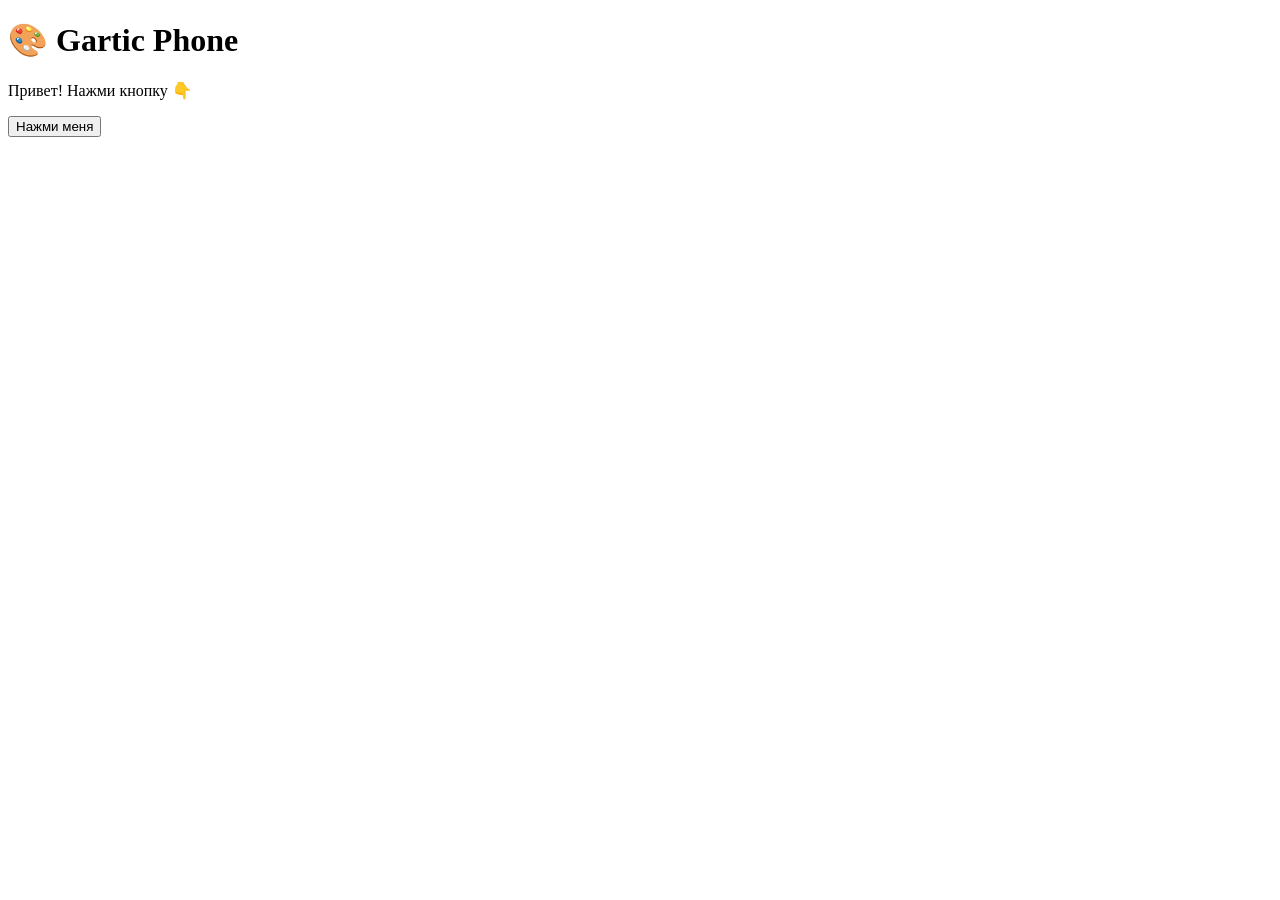
==== frontend/index.html @ cfc0d81b "Аутентификация" ====
<!DOCTYPE html>
<html lang="ru">
<head>
    <meta charset="UTF-8">
    <meta name="viewport" content="width=device-width, initial-scale=1.0">
    <title>🎨 Gartic Phone</title>

    <!-- Подключаем CSS -->
    <link rel="stylesheet" href="/css/style.css">
</head>
<body>
    <div class="container">
        <h1>🎨 Gartic Phone</h1>
        <p id="message">Привет! Нажми кнопку 👇</p>
        <button id="click-btn">Нажми меня</button>
    </div>

    <!-- Подключаем JS -->
    <script src="/js/app.js"></script>
</body>
</html>
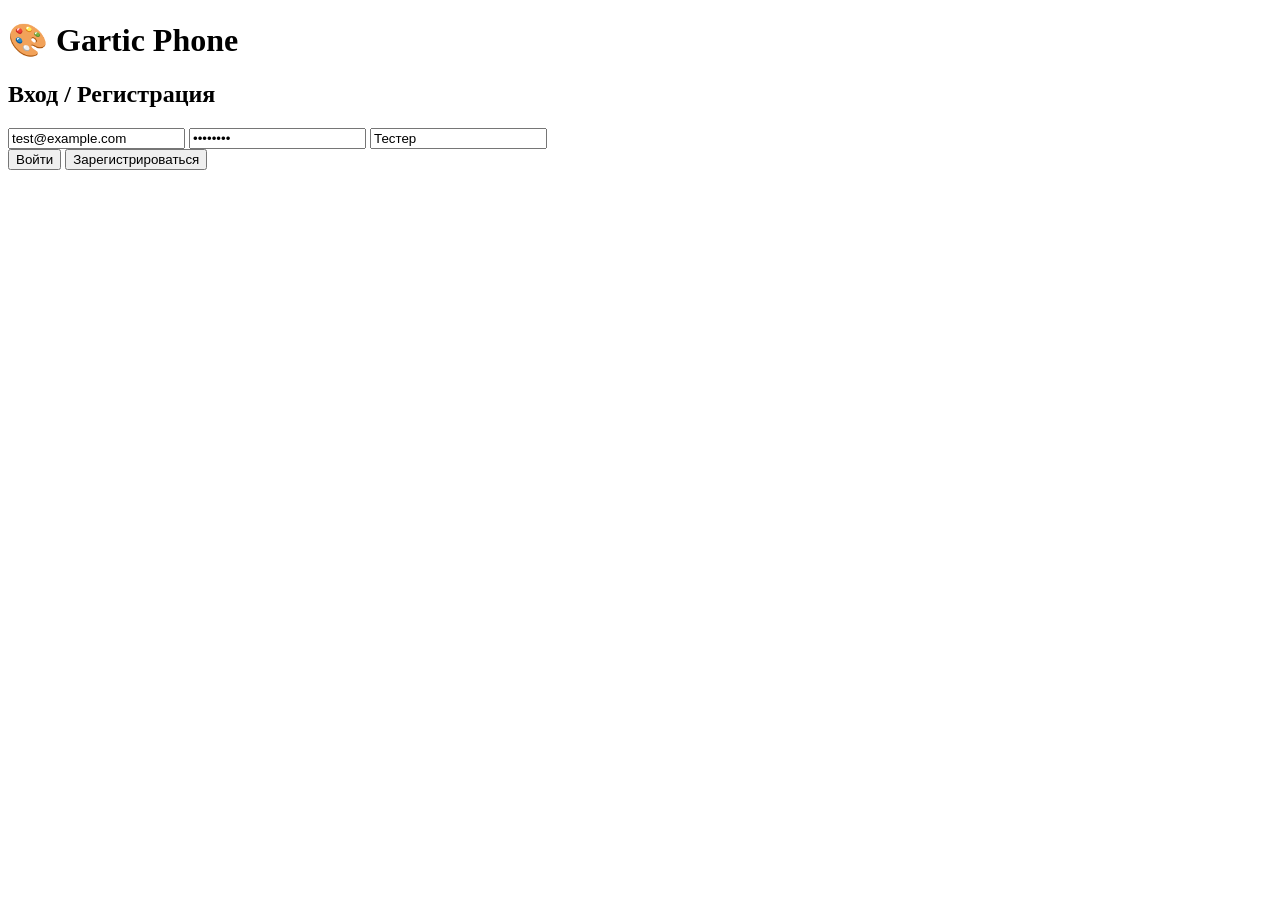
==== commit 1d376503: "Создание комнат и websocket" ====
--- a/frontend/index.html
+++ b/frontend/index.html
@@ -4,18 +4,57 @@
     <meta charset="UTF-8">
     <meta name="viewport" content="width=device-width, initial-scale=1.0">
     <title>🎨 Gartic Phone</title>
-
-    <!-- Подключаем CSS -->
     <link rel="stylesheet" href="/css/style.css">
 </head>
 <body>
     <div class="container">
         <h1>🎨 Gartic Phone</h1>
-        <p id="message">Привет! Нажми кнопку 👇</p>
-        <button id="click-btn">Нажми меня</button>
+
+        <!-- Форма входа/регистрации -->
+        <div id="auth-section">
+            <h2>Вход / Регистрация</h2>
+            <div class="auth-form">
+                <input id="auth-email" type="email" placeholder="Email" value="test@example.com">
+                <input id="auth-password" type="password" placeholder="Пароль" value="12345678">
+                <input id="auth-username" type="text" placeholder="Имя пользователя (для регистрации)" value="Тестер">
+                <div class="auth-buttons">
+                    <button onclick="login()">Войти</button>
+                    <button onclick="register()">Зарегистрироваться</button>
+                </div>
+                <div id="auth-status"></div>
+            </div>
+        </div>
+
+        <!-- Лобби (после входа) -->
+        <div id="lobby" style="display:none;">
+            <h2>Лобби</h2>
+            <p>Привет, <span id="user-name"></span>!</p>
+            <div class="room-controls">
+                <input id="room-id-input" placeholder="ID комнаты" value="test-room">
+                <button onclick="createRoom()">Создать комнату</button>
+                <button onclick="joinRoom()">Присоединиться</button>
+            </div>
+            <div id="room-info" style="margin-top:10px;"></div>
+        </div>
+
+        <!-- Игровой экран -->
+        <div id="game-screen" style="display:none;">
+            <h2>Игра</h2>
+            <p>Комната: <span id="game-room-id"></span></p>
+            <p>Игроки: <span id="game-players"></span></p>
+            <div id="game-status"></div>
+            <canvas id="canvas" width="600" height="400"></canvas>
+            <div class="game-controls">
+                <input id="phrase-input" placeholder="Напишите фразу...">
+                <button onclick="sendPhrase()">Отправить</button>
+                <button onclick="startGame()">Начать игру</button>
+            </div>
+            <div id="game-messages"></div>
+        </div>
+
+        <p id="status-message"></p>
     </div>
 
-    <!-- Подключаем JS -->
     <script src="/js/app.js"></script>
 </body>
 </html>
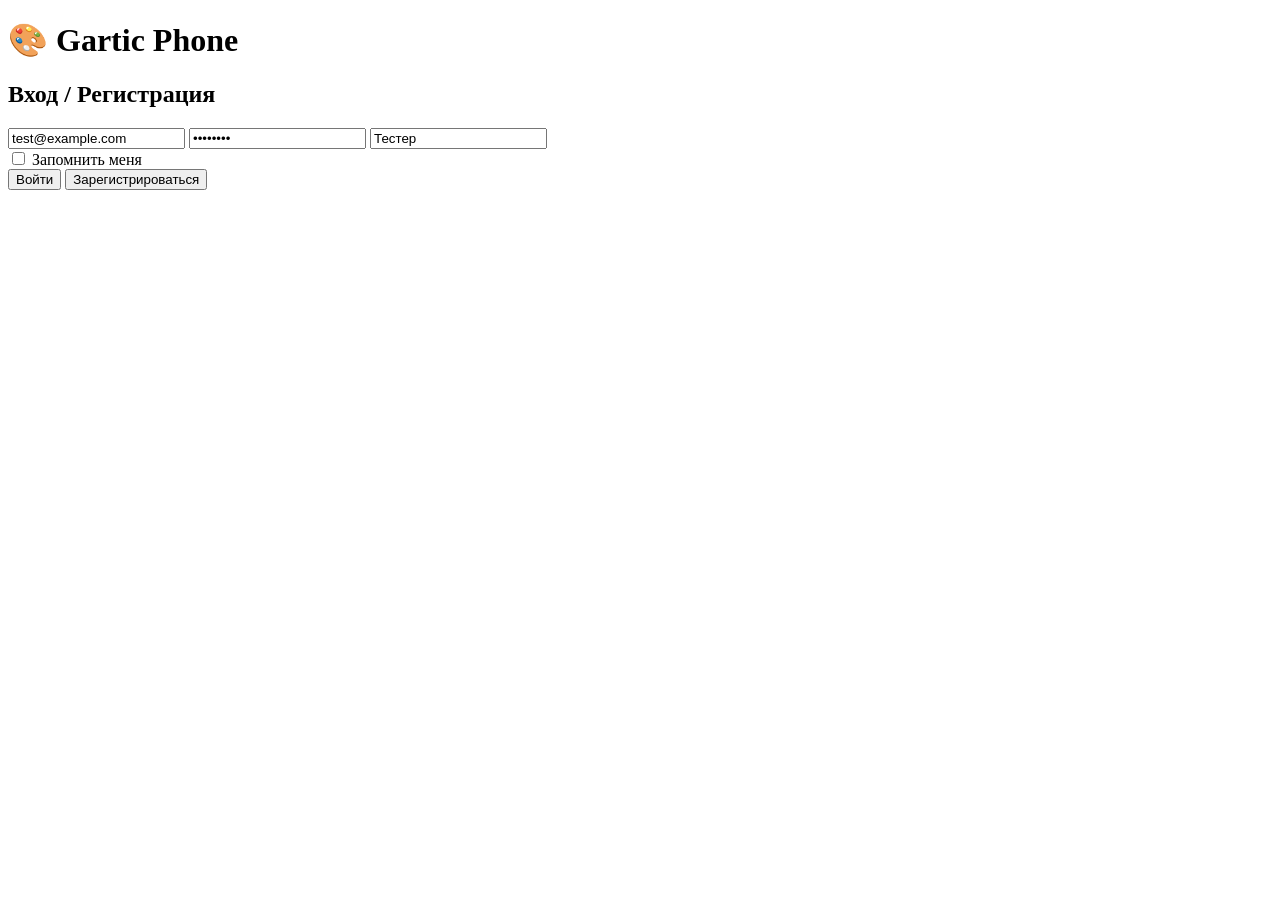
==== commit 10cbdc5f: "Сохранение токена при 'Запомнить меня'" ====
--- a/frontend/index.html
+++ b/frontend/index.html
@@ -10,13 +10,22 @@
     <div class="container">
         <h1>🎨 Gartic Phone</h1>
 
-        <!-- Форма входа/регистрации -->
+        <!-- ============================================ -->
+        <!-- АВТОРИЗАЦИЯ                                   -->
+        <!-- ============================================ -->
         <div id="auth-section">
             <h2>Вход / Регистрация</h2>
             <div class="auth-form">
                 <input id="auth-email" type="email" placeholder="Email" value="test@example.com">
                 <input id="auth-password" type="password" placeholder="Пароль" value="12345678">
                 <input id="auth-username" type="text" placeholder="Имя пользователя (для регистрации)" value="Тестер">
+
+                <!-- ЧЕКБОКС ЗАПОМНИТЬ МЕНЯ -->
+                <div class="auth-options">
+                    <input type="checkbox" id="remember-me">
+                    <label for="remember-me">Запомнить меня</label>
+                </div>
+
                 <div class="auth-buttons">
                     <button onclick="login()">Войти</button>
                     <button onclick="register()">Зарегистрироваться</button>
@@ -25,7 +34,9 @@
             </div>
         </div>
 
-        <!-- Лобби (после входа) -->
+        <!-- ============================================ -->
+        <!-- ЛОББИ                                         -->
+        <!-- ============================================ -->
         <div id="lobby" style="display:none;">
             <h2>Лобби</h2>
             <p>Привет, <span id="user-name"></span>!</p>
@@ -33,21 +44,40 @@
                 <input id="room-id-input" placeholder="ID комнаты" value="test-room">
                 <button onclick="createRoom()">Создать комнату</button>
                 <button onclick="joinRoom()">Присоединиться</button>
+                <button onclick="startGame()">Начать игру</button>
             </div>
             <div id="room-info" style="margin-top:10px;"></div>
         </div>
 
-        <!-- Игровой экран -->
+        <!-- ============================================ -->
+        <!-- ИГРОВОЙ ЭКРАН                                 -->
+        <!-- ============================================ -->
         <div id="game-screen" style="display:none;">
             <h2>Игра</h2>
             <p>Комната: <span id="game-room-id"></span></p>
             <p>Игроки: <span id="game-players"></span></p>
             <div id="game-status"></div>
+
+            <div id="phase-display" style="margin: 10px 0; padding: 8px 12px; background: #e3f2fd; border-radius: 8px; font-weight: bold;">
+                Текущая фаза: <span id="current-phase">—</span>
+            </div>
+
+            <div id="task-area" style="margin: 10px 0; padding: 10px; background: #fff3e0; border-radius: 8px;">
+                <h3>📌 Задание</h3>
+                <div id="task-text" style="font-size: 16px; white-space: pre-wrap;">Ожидайте...</div>
+            </div>
+
             <canvas id="canvas" width="600" height="400"></canvas>
+
             <div class="game-controls">
                 <input id="phrase-input" placeholder="Напишите фразу...">
-                <button onclick="sendPhrase()">Отправить</button>
-                <button onclick="startGame()">Начать игру</button>
+                <button class="phrase-btn" onclick="sendPhrase()">📝 Фраза</button>
+                <input id="drawing-input" placeholder="base64 рисунка...">
+                <button class="drawing-btn" onclick="sendDrawing()">🎨 Рисунок</button>
+                <input id="desc-input" placeholder="Напишите описание...">
+                <button class="desc-btn" onclick="sendDescription()">📄 Описание</button>
+                <button class="ready-btn" onclick="sendReady()">✅ Готов</button>
+                <button onclick="startGame()" style="background:#FF9800;">Начать игру</button>
             </div>
             <div id="game-messages"></div>
         </div>
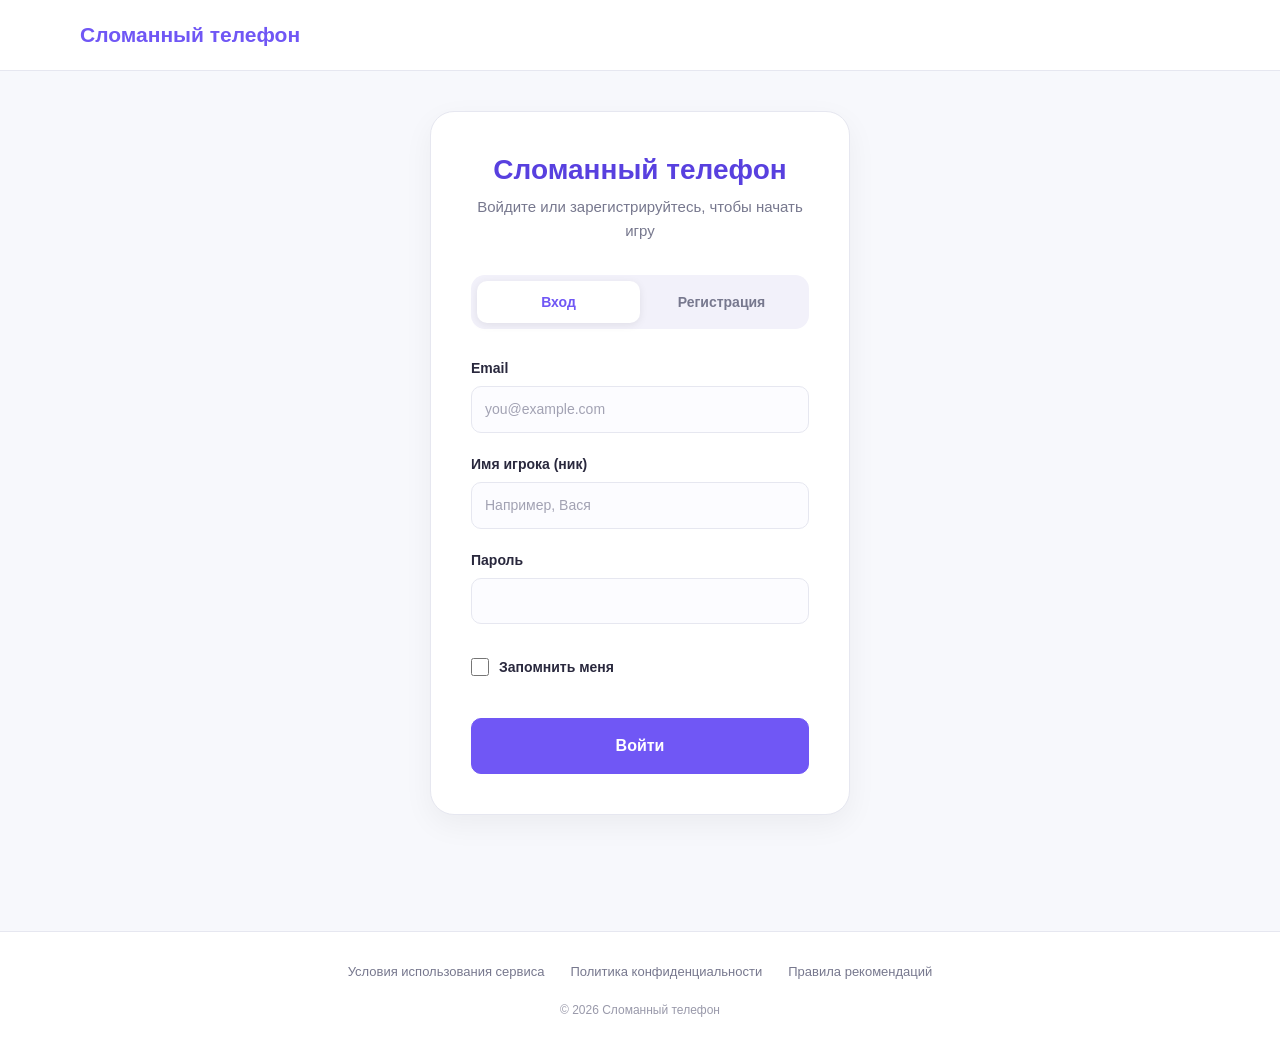
==== commit d986afac: "Изменил фронтенд" ====
--- a/frontend/index.html
+++ b/frontend/index.html
@@ -1,90 +1,69 @@
-<!DOCTYPE html>
+<!doctype html>
 <html lang="ru">
 <head>
-    <meta charset="UTF-8">
-    <meta name="viewport" content="width=device-width, initial-scale=1.0">
-    <title>🎨 Gartic Phone</title>
-    <link rel="stylesheet" href="/css/style.css">
+  <meta charset="utf-8">
+  <meta name="viewport" content="width=device-width, initial-scale=1">
+  <title>Вход — Сломанный телефон</title>
+  <link rel="stylesheet" href="css/main.css">
 </head>
-<body>
-    <div class="container">
-        <h1>🎨 Gartic Phone</h1>
+<body class="auth-page">
+  <header class="header">
+    <a class="logo" href="index.html">Сломанный телефон</a>
+  </header>
 
-        <!-- ============================================ -->
-        <!-- АВТОРИЗАЦИЯ                                   -->
-        <!-- ============================================ -->
-        <div id="auth-section">
-            <h2>Вход / Регистрация</h2>
-            <div class="auth-form">
-                <input id="auth-email" type="email" placeholder="Email" value="test@example.com">
-                <input id="auth-password" type="password" placeholder="Пароль" value="12345678">
-                <input id="auth-username" type="text" placeholder="Имя пользователя (для регистрации)" value="Тестер">
+  <main class="auth-main">
+    <section class="auth" id="auth">
+      <h1>Сломанный телефон</h1>
+      <p class="auth-subtitle">Войдите или зарегистрируйтесь, чтобы начать игру</p>
 
-                <!-- ЧЕКБОКС ЗАПОМНИТЬ МЕНЯ -->
-                <div class="auth-options">
-                    <input type="checkbox" id="remember-me">
-                    <label for="remember-me">Запомнить меня</label>
-                </div>
+      <div class="auth-tabs" role="tablist">
+        <button class="active" type="button" role="tab" id="tab-login">Вход</button>
+        <button type="button" role="tab" id="tab-register">Регистрация</button>
+      </div>
 
-                <div class="auth-buttons">
-                    <button onclick="login()">Войти</button>
-                    <button onclick="register()">Зарегистрироваться</button>
-                </div>
-                <div id="auth-status"></div>
-            </div>
+      <form class="auth-form" id="auth-form" novalidate>
+        <div class="field">
+          <label for="auth-email">Email</label>
+          <input type="email" id="auth-email" required autocomplete="email" placeholder="you@example.com">
         </div>
 
-        <!-- ============================================ -->
-        <!-- ЛОББИ                                         -->
-        <!-- ============================================ -->
-        <div id="lobby" style="display:none;">
-            <h2>Лобби</h2>
-            <p>Привет, <span id="user-name"></span>!</p>
-            <div class="room-controls">
-                <input id="room-id-input" placeholder="ID комнаты" value="test-room">
-                <button onclick="createRoom()">Создать комнату</button>
-                <button onclick="joinRoom()">Присоединиться</button>
-                <button onclick="startGame()">Начать игру</button>
-            </div>
-            <div id="room-info" style="margin-top:10px;"></div>
+        <div class="field" id="auth-nickname-field" hidden>
+          <label for="auth-name">Имя игрока (ник)</label>
+          <input type="text" id="auth-name" minlength="2" autocomplete="username" placeholder="Например, Вася">
         </div>
 
-        <!-- ============================================ -->
-        <!-- ИГРОВОЙ ЭКРАН                                 -->
-        <!-- ============================================ -->
-        <div id="game-screen" style="display:none;">
-            <h2>Игра</h2>
-            <p>Комната: <span id="game-room-id"></span></p>
-            <p>Игроки: <span id="game-players"></span></p>
-            <div id="game-status"></div>
-
-            <div id="phase-display" style="margin: 10px 0; padding: 8px 12px; background: #e3f2fd; border-radius: 8px; font-weight: bold;">
-                Текущая фаза: <span id="current-phase">—</span>
-            </div>
-
-            <div id="task-area" style="margin: 10px 0; padding: 10px; background: #fff3e0; border-radius: 8px;">
-                <h3>📌 Задание</h3>
-                <div id="task-text" style="font-size: 16px; white-space: pre-wrap;">Ожидайте...</div>
-            </div>
-
-            <canvas id="canvas" width="600" height="400"></canvas>
-
-            <div class="game-controls">
-                <input id="phrase-input" placeholder="Напишите фразу...">
-                <button class="phrase-btn" onclick="sendPhrase()">📝 Фраза</button>
-                <input id="drawing-input" placeholder="base64 рисунка...">
-                <button class="drawing-btn" onclick="sendDrawing()">🎨 Рисунок</button>
-                <input id="desc-input" placeholder="Напишите описание...">
-                <button class="desc-btn" onclick="sendDescription()">📄 Описание</button>
-                <button class="ready-btn" onclick="sendReady()">✅ Готов</button>
-                <button onclick="startGame()" style="background:#FF9800;">Начать игру</button>
-            </div>
-            <div id="game-messages"></div>
+        <div class="field">
+          <label for="auth-password">Пароль</label>
+          <input type="password" id="auth-password" required minlength="8" autocomplete="current-password">
         </div>
 
-        <p id="status-message"></p>
-    </div>
+        <div class="field" id="auth-remember-field">
+          <label class="checkbox-label">
+            <input type="checkbox" id="auth-remember">
+            <span>Запомнить меня</span>
+          </label>
+        </div>
 
-    <script src="/js/app.js"></script>
+        <p class="error" id="auth-error" hidden></p>
+
+        <div class="auth-actions">
+          <button class="btn" type="submit" id="auth-submit">Войти</button>
+        </div>
+      </form>
+    </section>
+  </main>
+
+  <footer class="footer">
+    <nav class="footer-nav" aria-label="Навигация в подвале">
+      <ul>
+        <li>Условия использования сервиса</li>
+        <li>Политика конфиденциальности</li>
+        <li>Правила рекомендаций</li>
+      </ul>
+    </nav>
+    <p class="footer-copy">© 2026 Сломанный телефон</p>
+  </footer>
+
+  <script src="js/app.js"></script>
 </body>
 </html>
--- a/frontend/css/main.css
+++ b/frontend/css/main.css
@@ -0,0 +1,1156 @@
+:root {
+  --primary: #7057f5;
+  --primary-dark: #5840df;
+  --primary-light: #eeeaff;
+  --accent: #ff7b72;
+  --background: #f7f8fc;
+  --surface: #ffffff;
+  --surface-soft: #f2f1fa;
+  --text: #29283d;
+  --text-secondary: #77788e;
+  --border: #e6e7f0;
+  --radius: 16px;
+}
+
+* {
+  box-sizing: border-box;
+  margin: 0;
+  padding: 0;
+}
+
+html {
+  scroll-behavior: smooth;
+  scroll-padding-top: 100px;
+}
+
+body {
+  min-width: 320px;
+  font-family: "Segoe UI", Arial, sans-serif;
+  background: var(--background);
+  color: var(--text);
+  line-height: 1.6;
+}
+
+a {
+  color: inherit;
+  text-decoration: none;
+}
+
+button,
+input,
+select,
+textarea {
+  font: inherit;
+}
+
+button {
+  cursor: pointer;
+}
+
+img {
+  display: block;
+  max-width: 100%;
+}
+
+h1,
+h2,
+h3 {
+  line-height: 1.25;
+}
+
+h2 {
+  margin-bottom: 22px;
+  font-size: 28px;
+}
+
+p {
+  color: var(--text-secondary);
+}
+
+a:focus-visible,
+button:focus-visible,
+input:focus-visible,
+select:focus-visible,
+textarea:focus-visible {
+  outline: 2px solid var(--primary);
+  outline-offset: 3px;
+}
+
+/* =========================================
+   ШАПКА И НАВИГАЦИЯ
+   ========================================= */
+.header {
+  position: sticky;
+  top: 0;
+  z-index: 100;
+  display: flex;
+  align-items: center;
+  justify-content: space-between;
+  gap: 24px;
+  padding: 18px max(5%, calc((100% - 1120px) / 2));
+  background: var(--surface);
+  border-bottom: 1px solid var(--border);
+}
+
+.logo {
+  color: var(--primary);
+  font-size: 21px;
+  font-weight: 800;
+}
+
+.nav ul {
+  display: flex;
+  align-items: center;
+  gap: 8px;
+  list-style: none;
+}
+
+.nav a {
+  display: block;
+  padding: 9px 12px;
+  border-radius: 10px;
+  color: var(--text-secondary);
+  font-size: 14px;
+  font-weight: 600;
+}
+
+.nav a:hover {
+  color: var(--primary);
+  background: var(--primary-light);
+}
+
+/* =========================================
+   ОСНОВНОЙ КОНТЕНТ И СЕКЦИИ
+   ========================================= */
+main {
+  width: min(1120px, 90%);
+  margin: 0 auto;
+}
+
+main section {
+  margin-bottom: 28px;
+  scroll-margin-top: 100px;
+}
+
+.hero {
+  display: flex;
+  align-items: center;
+  justify-content: space-between;
+  gap: 32px;
+  margin-top: 32px;
+  padding: 48px;
+  border: 1px solid #e5defe;
+  border-radius: 24px;
+  background: linear-gradient(120deg, #eeeaff, #f7f0ff 65%, #fff0ed);
+}
+
+.hero-text {
+  max-width: 680px;
+}
+
+.hero h1 {
+  margin-bottom: 20px;
+  color: var(--primary-dark);
+  font-size: clamp(34px, 5vw, 54px);
+  font-weight: 800;
+  letter-spacing: -1px;
+}
+
+.hero p {
+  max-width: 650px;
+  color: #62617a;
+  font-size: 16px;
+  line-height: 1.8;
+}
+
+.hero-logo {
+  flex-shrink: 0;
+  width: 210px;
+  max-height: 220px;
+  object-fit: contain;
+}
+
+.filters,
+.modes,
+.how-to {
+  padding: 32px;
+  border: 1px solid var(--border);
+  border-radius: 20px;
+  background: var(--surface);
+}
+
+.filters h2,
+.modes h2,
+.how-to h2 {
+  padding-bottom: 12px;
+  border-bottom: 2px solid var(--primary-light);
+}
+
+.modes > p {
+  margin-bottom: 24px;
+}
+
+/* =========================================
+   ФОРМЫ И КНОПКИ (ОБЩИЕ)
+   ========================================= */
+.filter-form {
+  display: grid;
+  grid-template-columns: 1.2fr 1fr 1fr auto;
+  align-items: end;
+  gap: 16px;
+}
+
+.field {
+  display: flex;
+  flex-direction: column;
+  gap: 7px;
+  min-width: 0;
+}
+
+.field label {
+  color: var(--text);
+  font-size: 14px;
+  font-weight: 600;
+}
+
+.field input,
+.field select,
+.field textarea {
+  width: 100%;
+  min-height: 46px;
+  padding: 11px 13px;
+  border: 1px solid var(--border);
+  border-radius: 10px;
+  background: #fcfcff;
+  color: var(--text);
+  font-size: 14px;
+}
+
+.field input::placeholder,
+.field textarea::placeholder {
+  color: #a2a2b3;
+}
+
+.field input:focus,
+.field select:focus,
+.field textarea:focus {
+  outline: 2px solid #d8d0ff;
+  border-color: var(--primary);
+}
+
+.field select {
+  cursor: pointer;
+}
+
+.field textarea {
+  min-height: 90px;
+  resize: vertical;
+}
+
+.btn {
+  display: inline-flex;
+  align-items: center;
+  justify-content: center;
+  gap: 8px;
+  min-height: 46px;
+  padding: 11px 18px;
+  border: 1px solid var(--primary);
+  border-radius: 10px;
+  background: var(--primary);
+  color: white;
+  font-size: 14px;
+  font-weight: 650;
+  text-align: center;
+}
+
+.btn:hover {
+  background: var(--primary-dark);
+  border-color: var(--primary-dark);
+}
+
+.btn-secondary {
+  background: var(--primary-light);
+  color: var(--primary);
+  border-color: #e0d9ff;
+}
+
+.btn-secondary:hover {
+  background: #e2dcff;
+  color: var(--primary-dark);
+  border-color: #d4caff;
+}
+
+/* =========================================
+   КАРТОЧКИ
+   ========================================= */
+.cards {
+  display: grid;
+  grid-template-columns: repeat(3, minmax(0, 1fr));
+  gap: 18px;
+}
+
+.cards > * {
+  min-width: 0;
+  padding: 22px;
+  border: 1px solid var(--border);
+  border-radius: var(--radius);
+  background: var(--surface);
+}
+
+.cards > *:hover {
+  border-color: #cfc5ff;
+}
+
+.cards h3 {
+  margin-bottom: 12px;
+  font-size: 20px;
+}
+
+.cards p {
+  margin-bottom: 12px;
+  font-size: 14px;
+  line-height: 1.7;
+}
+
+.cards .btn {
+  width: 100%;
+  margin-top: 10px;
+  white-space: normal;
+}
+
+.cards small {
+  color: var(--text-secondary);
+  font-size: 12px;
+}
+
+/* =========================================
+   АВТОРИЗАЦИЯ (ДЕСКТОП)
+   ========================================= */
+.auth-page {
+  display: flex;
+  flex-direction: column;
+  min-height: 100vh;
+}
+
+.auth-main {
+  flex: 1;
+  display: flex;
+  align-items: center;
+  justify-content: center;
+  width: 100%;
+  padding: 40px 20px;
+  margin: 0;
+}
+
+.auth {
+  width: 100%;
+  max-width: 420px;
+  background: var(--surface);
+  padding: 40px;
+  border: 1px solid var(--border);
+  border-radius: 24px;
+  box-shadow: 0 10px 30px rgba(0, 0, 0, 0.05);
+}
+
+.auth h1 {
+  text-align: center;
+  color: var(--primary-dark);
+  font-size: 28px;
+  margin-bottom: 8px;
+}
+
+.auth-subtitle {
+  text-align: center;
+  color: var(--text-secondary);
+  font-size: 15px;
+  margin-bottom: 32px;
+}
+
+.auth-tabs {
+  display: flex;
+  background: var(--surface-soft);
+  padding: 6px;
+  border-radius: 14px;
+  margin-bottom: 28px;
+}
+
+.auth-tabs button {
+  flex: 1;
+  border: none;
+  background: transparent;
+  color: var(--text-secondary);
+  padding: 10px;
+  border-radius: 10px;
+  font-weight: 600;
+  font-size: 14px;
+  transition: all 0.2s ease;
+}
+
+.auth-tabs button:hover {
+  color: var(--text);
+}
+
+.auth-tabs button.active {
+  background: var(--surface);
+  color: var(--primary);
+  box-shadow: 0 2px 8px rgba(0, 0, 0, 0.08);
+}
+
+/* Форма в 1 колонку */
+.auth-form {
+  display: flex;
+  flex-direction: column;
+  gap: 20px;
+}
+
+.auth-actions {
+  margin-top: 8px;
+}
+
+.auth-actions .btn {
+  width: 100%;
+  font-size: 16px;
+  padding: 14px;
+}
+
+.checkbox-label {
+  display: flex;
+  align-items: center;
+  gap: 10px;
+  cursor: pointer;
+  font-size: 14px;
+  font-weight: 500;
+  color: var(--text);
+}
+
+.checkbox-label input[type="checkbox"] {
+  width: 18px;
+  height: 18px;
+  accent-color: var(--primary);
+  cursor: pointer;
+}
+
+/* =========================================
+   МОДАЛЬНОЕ ОКНО (КАРТОЧКИ)
+   ========================================= */
+.modal {
+  position: fixed;
+  inset: 0;
+  z-index: 1000;
+  display: grid;
+  place-items: center;
+  padding: 20px;
+  background: rgba(37, 33, 63, 0.5);
+}
+
+.modal[hidden] {
+  display: none !important;
+}
+
+.modal-content {
+  width: min(100%, 520px);
+  max-height: 90vh;
+  overflow-y: auto;
+  padding: 28px;
+  border: 1px solid var(--border);
+  border-radius: 20px;
+  background: var(--surface);
+}
+
+.modal-content h2 {
+  margin-bottom: 24px;
+}
+
+.modal-content form {
+  display: grid;
+  gap: 16px;
+}
+
+.error {
+  color: #df465a;
+  font-size: 12px;
+}
+
+.modal-actions {
+  display: flex;
+  flex-wrap: wrap;
+  gap: 10px;
+  margin-top: 6px;
+}
+
+.modal-actions .btn {
+  flex: 1;
+}
+
+#modal-close {
+  flex: 0 0 46px;
+  padding: 0;
+  border-color: var(--border);
+  background: var(--surface-soft);
+  color: var(--text-secondary);
+  font-size: 22px;
+}
+
+#modal-close:hover {
+  background: #e8e4f8;
+}
+
+/* =========================================
+   ФУТЕР
+   ========================================= */
+.footer {
+  margin-top: 48px;
+  padding: 30px 5% 24px;
+  border-top: 1px solid var(--border);
+  background: var(--surface);
+  text-align: center;
+}
+
+.footer-nav ul {
+  display: flex;
+  flex-wrap: wrap;
+  justify-content: center;
+  gap: 12px 26px;
+  margin-bottom: 18px;
+  list-style: none;
+}
+
+.footer-nav li {
+  color: var(--text-secondary);
+  font-size: 13px;
+}
+
+.footer-copy {
+  color: #9999aa;
+  font-size: 12px;
+}
+
+/* =========================================
+   ПРОФИЛЬ
+   ========================================= */
+.profile-layout {
+  display: grid;
+  grid-template-columns: 340px 1fr;
+  gap: 28px;
+  align-items: start;
+  margin-top: 32px;
+}
+
+.profile-sidebar {
+  display: flex;
+  flex-direction: column;
+  gap: 24px;
+  position: sticky;
+  top: 100px;
+}
+
+.profile-card h2 {
+  border-bottom: none;
+  margin-bottom: 16px;
+}
+
+.profile-info h3 {
+  font-size: 24px;
+  margin-bottom: 12px;
+  color: var(--primary-dark);
+}
+
+.profile-info .card-props {
+  list-style: none;
+  padding: 0;
+  display: flex;
+  flex-direction: column;
+  gap: 8px;
+}
+
+.profile-info .card-props li {
+  background: var(--surface-soft);
+  padding: 12px;
+  border-radius: 10px;
+  font-size: 15px;
+}
+
+.edit-form {
+  display: flex;
+  flex-direction: column;
+  gap: 16px;
+}
+
+.edit-form .btn {
+  width: 100%;
+  margin-top: 8px;
+}
+
+.profile-main {
+  display: flex;
+  flex-direction: column;
+  gap: 24px;
+}
+
+.section-header {
+  display: flex;
+  justify-content: space-between;
+  align-items: center;
+  margin-bottom: 20px;
+  padding-bottom: 12px;
+  border-bottom: 2px solid var(--primary-light);
+}
+
+.section-header h2 {
+  margin-bottom: 0;
+  padding-bottom: 0;
+  border-bottom: none;
+}
+
+.search-field {
+  margin-bottom: 24px;
+}
+
+.empty-state {
+  text-align: center;
+  padding: 20px;
+  color: var(--text-secondary);
+  font-size: 14px;
+  grid-column: 1 / -1;
+}
+
+.profile-main .cards {
+  grid-template-columns: repeat(2, minmax(0, 1fr));
+}
+
+/* =========================================
+   ИГРА (ЛОББИ И ПРОЦЕСС)
+   ========================================= */
+.how-to ol {
+  display: grid;
+  gap: 12px;
+  padding: 0;
+  list-style: none;
+  counter-reset: steps;
+}
+
+.how-to li {
+  display: flex;
+  align-items: flex-start;
+  gap: 14px;
+  padding: 16px;
+  border: 1px solid var(--border);
+  border-radius: 12px;
+  background: #fcfbff;
+  color: #55556d;
+  font-size: 15px;
+  counter-increment: steps;
+}
+
+.how-to li::before {
+  content: counter(steps);
+  display: flex;
+  align-items: center;
+  justify-content: center;
+  flex-shrink: 0;
+  width: 32px;
+  height: 32px;
+  border-radius: 9px;
+  background: var(--primary-light);
+  color: var(--primary);
+  font-weight: 750;
+}
+
+.room-code-container {
+  display: flex;
+  justify-content: center;
+  align-items: center;
+  gap: 8px;
+  max-width: 400px;
+  margin: 0 auto;
+}
+
+.room-code-container input {
+  flex: 1;
+  padding: 10px 14px;
+  font-size: 16px;
+  font-family: monospace;
+  text-align: center;
+  border: 1px solid var(--border);
+  border-radius: 10px;
+  background: var(--surface-soft);
+  color: var(--text);
+  font-weight: bold;
+}
+
+.room-code-container input:focus {
+  outline: none;
+}
+
+.game-lobby {
+  text-align: center;
+  margin-top: 40px;
+}
+
+.lobby-subtitle {
+  margin-bottom: 8px;
+  font-weight: bold;
+}
+
+.lobby-players-wrapper {
+  margin: 30px 0;
+}
+
+.players-list {
+  justify-content: center;
+  text-align: left;
+  margin-top: 16px;
+}
+
+.btn-start {
+  font-size: 18px;
+  padding: 12px 30px;
+}
+
+.waiting-text {
+  color: #777;
+}
+
+.game-play {
+  margin-top: 40px;
+}
+
+.game-header {
+  display: flex;
+  justify-content: space-between;
+  align-items: center;
+  margin-bottom: 24px;
+  border-bottom: 2px solid var(--primary-light);
+  padding-bottom: 12px;
+}
+
+.game-round {
+  font-weight: bold;
+  color: var(--primary);
+}
+
+.text-task {
+  margin-bottom: 20px;
+}
+
+.game-input-label {
+  font-size: 18px;
+  margin-bottom: 8px;
+}
+
+.task-image {
+  max-width: 100%;
+  border-radius: 8px;
+  margin-bottom: 16px;
+  border: 1px solid #ccc;
+}
+
+.game-textarea {
+  font-size: 16px;
+}
+
+.submitted-text {
+  font-size: 18px;
+  font-weight: bold;
+  background: #f8f9fa;
+  padding: 12px;
+  border-radius: 8px;
+  border: 1px solid var(--border);
+  margin-top: 10px;
+  color: var(--text);
+}
+
+.draw-task {
+  margin-bottom: 20px;
+}
+
+.draw-input-label {
+  font-size: 18px;
+  margin-bottom: 8px;
+  display: block;
+}
+
+.drawing-area {
+  width: 100%;
+  height: 400px;
+  border: 1px solid #ccc;
+  border-radius: 8px;
+  background: #fff;
+}
+
+.btn-submit {
+  margin-top: 16px;
+  font-size: 16px;
+}
+
+.status-message {
+  margin-top: 16px;
+  font-weight: bold;
+  color: var(--primary);
+  text-align: center;
+}
+
+/* =========================================
+   РЕЗУЛЬТАТЫ И ЧАТ-ИСТОРИИ
+   ========================================= */
+.game-results {
+  margin-top: 40px;
+}
+
+#results-container {
+  max-width: 800px;
+  margin: 0 auto;
+  display: flex;
+  flex-direction: column;
+  gap: 20px;
+  margin-top: 20px;
+}
+
+.btn-back {
+  margin-top: 20px;
+}
+
+.chat-thread {
+  background: #f4f6fb;
+  border: 1px solid var(--border);
+  border-radius: 16px;
+  padding: 20px;
+  margin-bottom: 30px;
+  box-shadow: 0 4px 12px rgba(0, 0, 0, 0.05);
+}
+
+.chat-thread > h3 {
+  margin-top: 0;
+  margin-bottom: 20px;
+  padding-bottom: 10px;
+  border-bottom: 2px dashed var(--border);
+  color: var(--text-secondary);
+  font-size: 16px;
+  text-align: center;
+}
+
+.chat-message {
+  display: flex;
+  flex-direction: column;
+  align-items: flex-start;
+  margin-bottom: 16px;
+  opacity: 0;
+  transform: translateY(10px);
+}
+
+.chat-message.show {
+  opacity: 1;
+  transform: translateY(0);
+  transition: opacity 0.4s ease, transform 0.4s ease;
+}
+
+.chat-label {
+  font-size: 12px;
+  font-weight: bold;
+  color: #888;
+  margin-bottom: 4px;
+  margin-left: 12px;
+  text-transform: uppercase;
+}
+
+.chat-text {
+  background: #fff;
+  padding: 12px 16px;
+  border-radius: 16px;
+  border-bottom-left-radius: 4px;
+  border: 1px solid var(--border);
+  font-size: 16px;
+  color: var(--text);
+  max-width: 90%;
+  word-wrap: break-word;
+  box-shadow: 0 2px 5px rgba(0, 0, 0, 0.02);
+}
+
+.chat-image-wrapper {
+  position: relative;
+  display: inline-block;
+  max-width: 500px;
+  width: 100%;
+  line-height: 0;
+}
+
+.chat-image {
+  max-width: 500px;
+  width: 100%;
+  border-radius: 16px;
+  border-bottom-left-radius: 4px;
+  border: 1px solid var(--border);
+  background: #fff;
+  box-shadow: 0 2px 5px rgba(0, 0, 0, 0.05);
+}
+
+.download-overlay-btn {
+  position: absolute;
+  bottom: 16px;
+  right: 16px;
+  background: rgba(0, 0, 0, 0.6);
+  color: white;
+  border: none;
+  border-radius: 8px;
+  padding: 8px 14px;
+  cursor: pointer;
+  font-size: 14px;
+  font-weight: bold;
+  display: flex;
+  align-items: center;
+  gap: 6px;
+  transition: background 0.2s ease, transform 0.1s ease;
+  backdrop-filter: blur(4px);
+}
+
+.download-overlay-btn:hover {
+  background: rgba(0, 0, 0, 0.85);
+  transform: scale(1.05);
+}
+
+.download-overlay-btn:active {
+  transform: scale(0.95);
+}
+
+/* =========================================
+   АДАПТИВНОСТЬ (МОБИЛЬНЫЕ УСТРОЙСТВА)
+   ========================================= */
+@media (max-width: 950px) {
+  .filter-form {
+    grid-template-columns: repeat(2, minmax(0, 1fr));
+  }
+  .cards {
+    grid-template-columns: repeat(2, minmax(0, 1fr));
+  }
+  .hero {
+    padding: 36px;
+  }
+  .hero-logo {
+    width: 170px;
+  }
+  .profile-layout {
+    grid-template-columns: 1fr;
+  }
+  .profile-sidebar {
+    position: static;
+  }
+}
+
+@media (max-width: 640px) {
+  /* Базовые настройки для мобилок */
+  main {
+    width: 92%;
+  }
+
+  main section {
+    margin-bottom: 20px;
+    scroll-margin-top: 20px;
+  }
+
+  h2 {
+    font-size: 25px;
+  }
+
+  /* Шапка */
+  .header {
+    position: static;
+    flex-direction: column;
+    gap: 12px;
+    padding: 16px 4%;
+  }
+  .logo {
+    font-size: 20px;
+    text-align: center;
+  }
+  .nav ul {
+    justify-content: center;
+    flex-wrap: wrap;
+    gap: 4px;
+  }
+  .nav a {
+    padding: 7px 9px;
+    font-size: 12px;
+  }
+
+  /* Сетки */
+  .filter-form,
+  .cards {
+    grid-template-columns: 1fr;
+    gap: 14px;
+  }
+  .profile-main .cards {
+    grid-template-columns: 1fr;
+  }
+
+  /* Карточки и секции */
+  .filters,
+  .modes,
+  .how-to {
+    padding: 22px 18px;
+  }
+  .hero {
+    flex-direction: column-reverse;
+    gap: 20px;
+    margin-top: 20px;
+    padding: 28px 20px;
+    text-align: center;
+  }
+  .hero-logo {
+    width: 140px;
+    max-height: 150px;
+  }
+  .hero h1 {
+    font-size: 34px;
+  }
+  .hero p {
+    font-size: 14px;
+  }
+
+  /* Футер */
+  .footer-nav ul {
+    flex-direction: column;
+    gap: 9px;
+  }
+
+  /* Модалки */
+  .modal {
+    padding: 12px;
+  }
+  .modal-content {
+    padding: 22px 18px;
+  }
+  .modal-actions .btn {
+    min-width: 0;
+  }
+
+  /* Профиль */
+  .section-header {
+    flex-direction: column;
+    align-items: flex-start;
+    gap: 12px;
+  }
+  .section-header .btn {
+    width: 100%;
+  }
+
+  /* =========================================
+     МОБИЛЬНАЯ АВТОРИЗАЦИЯ (КАК ПРИЛОЖЕНИЕ)
+     ========================================= */
+  .auth-page {
+    background: var(--surface);
+  }
+
+  .auth-page .header {
+    padding: 24px 20px 10px;
+    justify-content: center;
+    border-bottom: none;
+  }
+
+  .auth-page .logo {
+    font-size: 24px;
+  }
+
+  .footer {
+    display: none; /* Скрываем футер на экране входа */
+  }
+
+  .auth-main {
+    padding: 0;
+    align-items: flex-start;
+  }
+
+  .auth {
+    border: none;
+    box-shadow: none;
+    padding: 20px;
+    max-width: 100%;
+    border-radius: 0;
+  }
+
+  .auth h1 {
+    font-size: 26px;
+  }
+
+  .auth-subtitle {
+    margin-bottom: 24px;
+  }
+
+  .auth-tabs {
+    margin-bottom: 24px;
+  }
+
+  /* Увеличенные инпуты (16px чтобы iOS не звнил) */
+  .field label {
+    font-size: 13px;
+    margin-left: 4px;
+  }
+
+  .field input {
+    min-height: 54px;
+    padding: 16px;
+    font-size: 16px;
+    border-radius: 14px;
+    background: var(--surface-soft);
+    border: 2px solid transparent;
+    transition: all 0.2s;
+  }
+  .field input:focus {
+    background: var(--surface);
+    border-color: var(--primary);
+    outline: none;
+    box-shadow: none;
+  }
+
+  .auth-actions .btn {
+    min-height: 56px;
+    border-radius: 14px;
+    font-size: 16px;
+    font-weight: 700;
+    margin-top: 10px;
+  }
+
+  .checkbox-label {
+    padding: 8px 4px;
+  }
+}
+
+@media (max-width: 600px) {
+  /* Чат и результаты на маленьких экранах */
+  .chat-thread {
+    padding: 12px;
+  }
+  .chat-image-wrapper {
+    max-width: 100%;
+  }
+  .chat-image {
+    max-width: 100%;
+    width: 100%;
+  }
+  .chat-text {
+    max-width: 100%;
+  }
+  .chat-label {
+    margin-left: 4px;
+  }
+  .download-overlay-btn {
+    bottom: 10px;
+    right: 10px;
+    padding: 6px 10px;
+    font-size: 12px;
+  }
+}
+
+@media (max-width: 360px) {
+  .hero h1 {
+    font-size: 30px;
+  }
+  .filters,
+  .modes,
+  .how-to {
+    padding: 18px 14px;
+  }
+  .btn {
+    padding: 10px 12px;
+    white-space: normal;
+  }
+}
